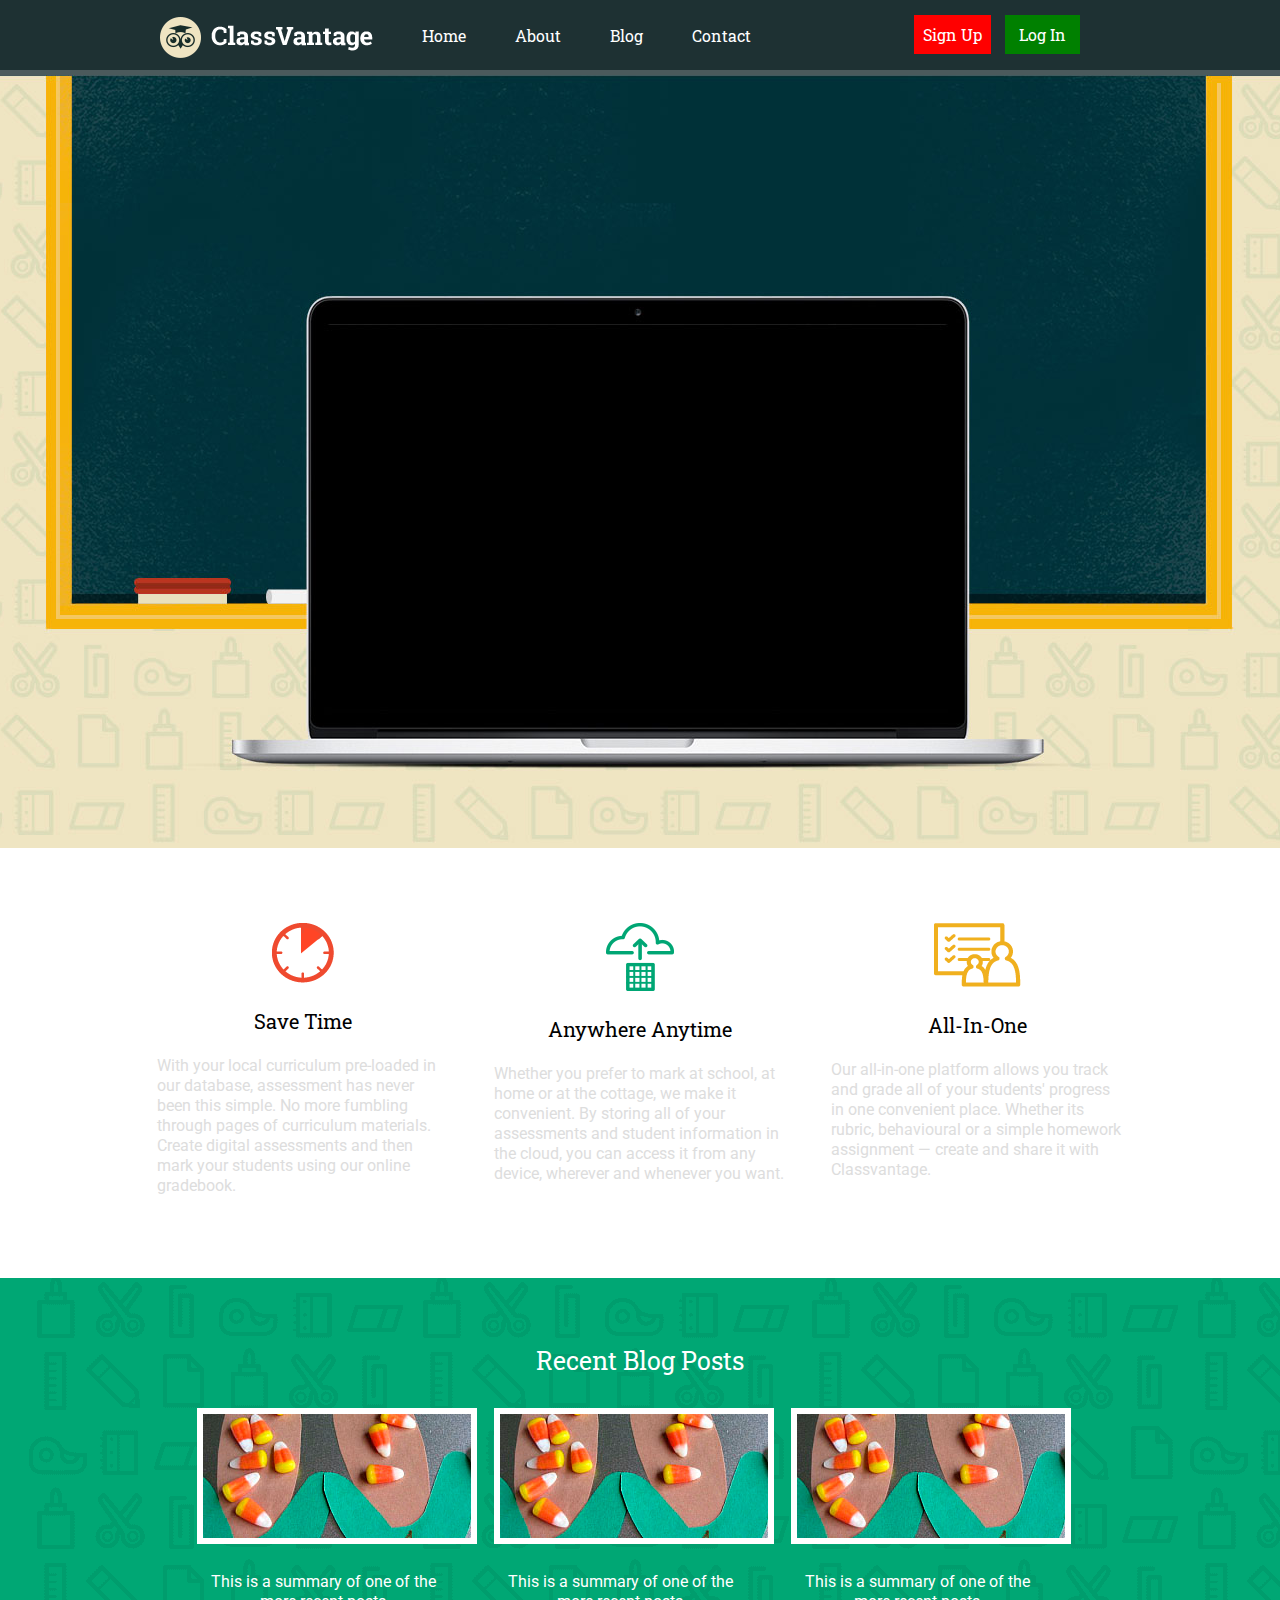
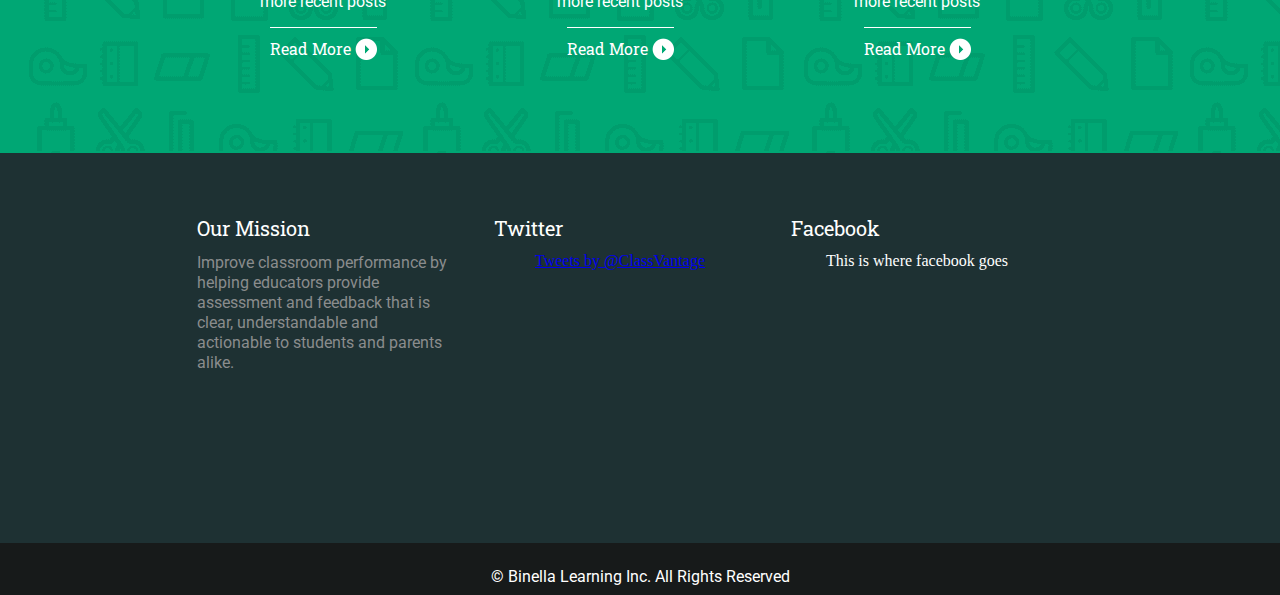
==== index.html @ 77955a32 "Initial commit" ====
<!DOCTYPE HTML>
<html lang="en-US">
<head>
	<title>Marketing Site</title>
	<!-- Define our viewport and disable user zooming -->
	<meta name="viewport" content="width=device-width, initial-scale=1.0, user-scalable=no">
	<!-- We are using two stylesheets to keep things clear -->
	<link rel="stylesheet" href="style.css">
	<link rel="stylesheet" href="stylemq.css">
	<!-- Google Font -->
	<link href='http://fonts.googleapis.com/css?family=Roboto+Slab:400,700|Roboto:400,300italic,300,100italic,400italic,500,500italic,700,700italic,900,900italic' rel='stylesheet' type='text/css'>
	<!-- This is the twitter widget JavaScript -->
	<script>!function(d,s,id){var js,fjs=d.getElementsByTagName(s)[0],p=/^http:/.test(d.location)?'http':'https';if(!d.getElementById(id)){js=d.createElement(s);js.id=id;js.src=p+"://platform.twitter.com/widgets.js";fjs.parentNode.insertBefore(js,fjs);}}(document,"script","twitter-wjs");</script>

</head>
	<body>
		
		<div class="wrapper">
		
		<div class="header clearfix">
			<div class="bothmenus">
			<div class="nav">
			<ul>
				<li><img src="images/logo.png"></li>
				<li><a href="#home">Home</a></li>
				<li><a href="about/">About</a></li>
				<li><a href="blog/">Blog</a></li>
				<li><a href="#contact">Contact</a></li>
			</ul>
			</div>
			<div class="buttonnav">
			<ul>
			<li class="signup"><a href="#signupbotton">Sign Up</a></li>
			<li class="login"><a href="#loginbotton">Log In</a></li>
			</ul>
			</div>
		</div>
		</div>


			<!-- ============= TOP IMAGE SECTION ============= -->

			<div class="topimage" id="">

			</div>

			<!-- /#topp image -->

			<!-- ============= BENEFITS SECTION ============= -->

			<ul class="benefits clearfix">
					<li class="savetime benny">
						<img src="images/savetime.png" alt="save time">
						<h2>Save Time</h2>
						<p class="desc">With your local curriculum pre-loaded in our database, assessment has never been this simple. No more fumbling through pages of curriculum materials. Create digital assessments and then mark your students using our online gradebook.</p>
					</li>
					<li class="anywhere benny">
						<img src="images/anywhere.png" alt="Anywhere, Anytime">
						<h2>Anywhere Anytime</h2>
						<p class="desc">Whether you prefer to mark at school, at home or at the cottage, we make it convenient. By storing all of your assessments and student information in the cloud, you can access it from any device, wherever and whenever you want.</p>
					</li>

					<li class="communication benny lastone">
						<img src="images/communication.png" alt="All in One">
						<h2>All-In-One</h2>
						<p class="desc">Our all-in-one platform allows you track and grade all of your students' progress in one convenient place. Whether its rubric, behavioural or a simple homework assignment — create and share it with Classvantage. 
						</p>
					</li>
			</ul><!--/benefits -->

			<!-- ============= BLOG SECTION ============= -->
			
			<div class="blog clearfix" id="blog">
				<h2>Recent Blog Posts</h2>
				<div class="recentpost">
					<img src="images/blogimage.jpg" class="tempimage">
					<h4 class="summary">This is a summary of one of the more recent posts</h4>
					</li>
					<div class="readmore"> 
						<h4>Read More</h4>
						<img src="images/morearrow.png">
					</div>
				</div>	

				<div class="recentpost secondlastone">
					<img src="images/blogimage.jpg" class="tempimage">
					<h4 class="summary">This is a summary of one of the more recent posts</h4>
					<div class="readmore">
						<h4>Read More</h4>
						<img src="images/morearrow.png">
					</div>
				</div>

					<div class="recentpost lastone">
					<img src="images/blogimage.jpg" class="tempimage">
					<h4 class="summary">This is a summary of one of the more recent posts</h4>
					<div class="readmore">
						<h4>Read More</h4>
						<img src="images/morearrow.png">
					</div>
				</div>				
		

			</div><!-- /#blog

			<! ============= FOOTER SECTION ============= -->

			<ul class="footer clearfix" id="footer">
				
				<li class="mission footerdiv">
				<h2 class="missionheader">Our Mission</h2>
				<p>Improve classroom performance by helping educators provide assessment and feedback that is clear, understandable and actionable to students and parents alike. </p>
				</li>

				<li class="twitter footerdiv">	
				<h2>Twitter</h2>
				<a class="twitter-timeline" href="https://twitter.com/ClassVantage" data-widget-id="398144722595618817" data-tweet-limit="1" data-chrome="transparent">Tweets by @ClassVantage</a>
				</li>

				<li class="facebook footerdiv lastone">
				<h2>Facebook</h2>
					This is where facebook goes
				</li>

			</ul> <!--/footer -->

			
			<!-- ============= LEGAL SECTION ============= -->
			<div class="legal clearfix" id="legal">
				<p class="legal">&copy; Binella Learning Inc. All Rights Reserved</p>
			</div><!--/legal -->


		</div> <!-- closing the wrapper -->
	</body>
</html>
---- style.css ----
@import url(reset.css);

/* Clearfix */
.clearfix:after {
     visibility: hidden;
     display: block;
     font-size: 0;
     content: " ";
     clear: both;
     height: 0;
     }
.clearfix { display: inline-block; }
* html .clearfix { height: 1%; }
.clearfix { display: block; }

/* Border box everything */
* { -moz-box-sizing: border-box; -webkit-box-sizing: border-box; box-sizing: border-box; }

/* 
	Hacker you red: #d12026
*/ 

/* =============================================================================
   								Page Defaults and Setup 
   ========================================================================== */

/*<!-- ============= HEADER SECTION ============= -->*/

.header {
  background-color: rgb(30,49,51);
  border-bottom: 5px solid rgb(75,90,92);
  height: 75px;
  font-family: 'Roboto Slab', serif;
}

.bothmenus {
  margin: 0 auto;
  text-align: center;
  width: 960px;
}

.nav {
  text-align: center;
  float: left;
}

.nav img {
  vertical-align: middle;
}

.nav ul li {
  display: inline-block;
  vertical-align: middle;
  padding-right: 45px;
  line-height: 71px;
}

.nav li a {
        color:white;
        font-size:16px;
        text-decoration: none;
        padding-bottom: 5px;
      }

.nav li a:hover {
          border-top: 8px solid green;
          padding-top: 14px;
          color:white;
        }

.buttonnav {
  text-align: right;
  margin-right: 30px;

}

.buttonnav ul li {
  display: inline-block;
  padding-top: 25px;
  padding-right: 10px;
}

.buttonnav li a {
        color:white;
        font-size:16px;
        text-decoration: none;
      }

.signup a {
  vertical-align: right;
  border: 4px solid red;
  padding: 5px; 
  background-color: red;
  vertical-align: middle;
}

.login a {
  vertical-align: right;
  border: 4px solid green;
  padding: 5px 10px; 
  background-color: green;
  vertical-align: middle;
}

/*<!-- ============= TOP IMAGE SECTION ============= -->*/

.topimage {
  height: 773px;
  background: url(images/hometopimage.jpeg) center top no-repeat;
  background-size: 2600px 773px;
}

/*<!-- ============= BENEFITS SECTION ============= -->*/

.benefits {
  height: 430px;
  margin: 0 auto;
  text-align: center;
}

.benefits li {
  width: 333px;
  padding-right: 40px;
  padding-top: 75px;
  text-align: center;
  vertical-align: top;
  font-family: 'Roboto', sans-serif;
  display: inline-block;
}

.benefits li.lastone {
  padding-right: 0;
  width: 293px;
}

.benny h2 {
  text-align: center;
  font-family: 'Roboto Slab', serif; color: rgb (57,72,74);
  font-size: 20px;
  margin: 25px 0px 25px 0px;
}

.desc {
  text-align: left; 
  font-size: 16px;
  line-height: 20px;
  font-family: 'Roboto', sans-serif; color: rgb(221,221,221);
}



/*<!-- ============= BLOG SECTION ============= -->*/

.blog {
  background-image: url(images/homeblogbackground.gif);
  height: 475px;
  text-align: center; 
  margin: 0 auto;
}

.blog h2 {
  text-align: center;
  vertical-align: top;
  font-family: 'Roboto Slab', serif; color: white;
  font-size: 25px;
  padding-top: 70px;
  padding-bottom: 35px;
}

.recentpost {
  width: 293px;
  padding-right: 40px;
  font-family: 'Roboto', sans-serif; color: white;
  text-align: center;
  display: inline-block;
}

.tempimage {
  border: 6px solid white;
}

.summary {
  padding-top: 25px;
  text-align: center;
  padding-bottom: 15px;
  line-height: 20px;
}

.readmore {
  border-top:1px solid #fff;
  font-family: 'Roboto Slab', serif;
  display: inline-block;
}

.readmore h4 {
  display: inline-block; 
  vertical-align: middle;
  padding-top: 10px;
}

.readmore img {
  display: inline-block; 
  vertical-align: middle;
  padding-top: 10px;
}

.recentpost .lastone {
  padding-right: 0px;
}

/*<!-- ============= FOOTER SECTION ============= -->*/


.footer {
  background-color: rgb(30,49,51);
  height: 390px;
  text-align: center;
  margin: 0 auto;
}

.footerdiv {
  width: 293px;
  padding-right: 40px;
  font-family: 'Roboto', sans-serif 20px; color: white;
  display: inline-block;
  vertical-align: top;
  padding-top: 65px;
}

.footerdiv h2 {
  padding-bottom: 15px;
  text-align: left;
  font-family: 'Roboto Slab', serif; color: white;
  font-size: 20px;
}

.mission p {
  text-align: left;
  line-height: 20px; 
  font-size: 16px;
  font-family: 'Roboto', sans-serif; color: rgb(138,140,141);
}

.footerdiv .lastone {
  padding-right: 0px;
}

/*<!-- ============= LEGAL SECTION ============= -->*/

.legal {
  background-color: rgb(23,26,26);
  font-family: 'Roboto', sans-serif 20px; color: white;
}

.legal {
  text-align: center;
  margin: 0;
  padding-top: 1%; 
  font-family: 'Roboto', sans-serif; color: white;
}

.legal p {
  font-size: 16px;
  padding-bottom: 10px;
}



/*<!-- ============= START OF ABOUT US CSS ============= -->*/
/*<!-- ============= START OF ABOUT US CSS ============= -->*/

.companydesc {
  font-family: 'Roboto', sans-serif; color: rgb (130,130,130);
  font-style: italic;
  font-size: 18px;
  line-height: 20px;
  margin: 0 auto;
  width: 60%;
  padding-top: 200px;
  padding-bottom: 30px;
}

.bios {
  margin: 0 auto;
  text-align: center;
  height: 500px;
}

.fullbio {
  width: 293px;
  padding-right: 40px;
  padding-top: 30px;
  display: inline-block;
  text-align: center;
  vertical-align: top;
}

.fullbio h3 {
  font-family:'Roboto Slab', serif; color: rgb(77,89,91);
  padding: 12px 0px 12px 0px;
}

.fullbio h4 {
  font-family: 'Roboto', sans-serif; color: rgb(221,221,221);
  padding-bottom: 20px;
  border-bottom: 2px solid rgb(216, 216, 216);
  vertical-align: bottom;
}

.personalbio {
  text-align: left;
  font-family: 'Roboto', sans-serif; color: rgb(105,105,105);
  font-size: 14px;
  padding-top: 20px;
  line-height: 20px;
}
/*
.bios .lastone {
  padding-right: 0px;
}*/
---- stylemq.css ----
@media (max-width: 1200px) {
	.topimage {
	  height: 618px;
	  background-size: 2080px 618px;
	}
}

@media (max-width: 960px) {
	.topimage {
	  height: 495px;
	  background-size: 1664px 495px;
	}
}

@media (max-width: 768px) {
	.topimage {
	  height: 396px;
	  background-size: 1331px 396px;
	}
}

@media (max-width: 614px) {
	.topimage {
	  height: 317px;
	  background-size: 1065px 317px;
	}
}

@media (max-width: 491px) {
	.topimage {
	  height: 254px;
	  background-size: 852px 254px;
	}
}

@media (max-width: 392px) {
	.topimage {
	  height: 203px;
	  background-size: 682px 203px;
	}
}

@media (min-width: 887px) {
	.benefits .lastone {
  		margin-right: 0px;
	}
}

@media (max-width: 940px) {
	.buttonnav {
		text-align: center;
	}
}

@media (max-width: 886px) {
	
	.benefits {
		height: auto;
		text-align: center;
		margin: 0 auto;
	}

	.benefits li {
		width: 90%;
		padding-top: 20px;
		padding-left: 40px;
	}	

	.desc {
		text-align: center;
	}

	.benefits .lastone {
		padding-bottom: 20px;
	}

	.blog .lastone {
		display: none;
	}

	.mission {
		display: none;
	}

	.companydesc {
		width: 90%;
		text-align: center;
	}

	.bios {
		height: auto;
	}

	.fullbio {
		width: 80%;
		padding: 20px;
	}
}

/* Landscape phone to portrait tablet */
@media (max-width: 767px) {

@media (max-width: 589px) {
	.benefits li {
		width: 100%;
	}

	.blog .secondlastone {
		display: none;
	}

	.twitter {
		display: none;
	}

	.fullbio {
		width: 100%;
		padding: 25px;
	}
}

/* Landscape phones and down */
@media (max-width: 480px) {

	.blog .secondlastone {
		display: none;
	}

	.twitter {
		display: none;
	}
}
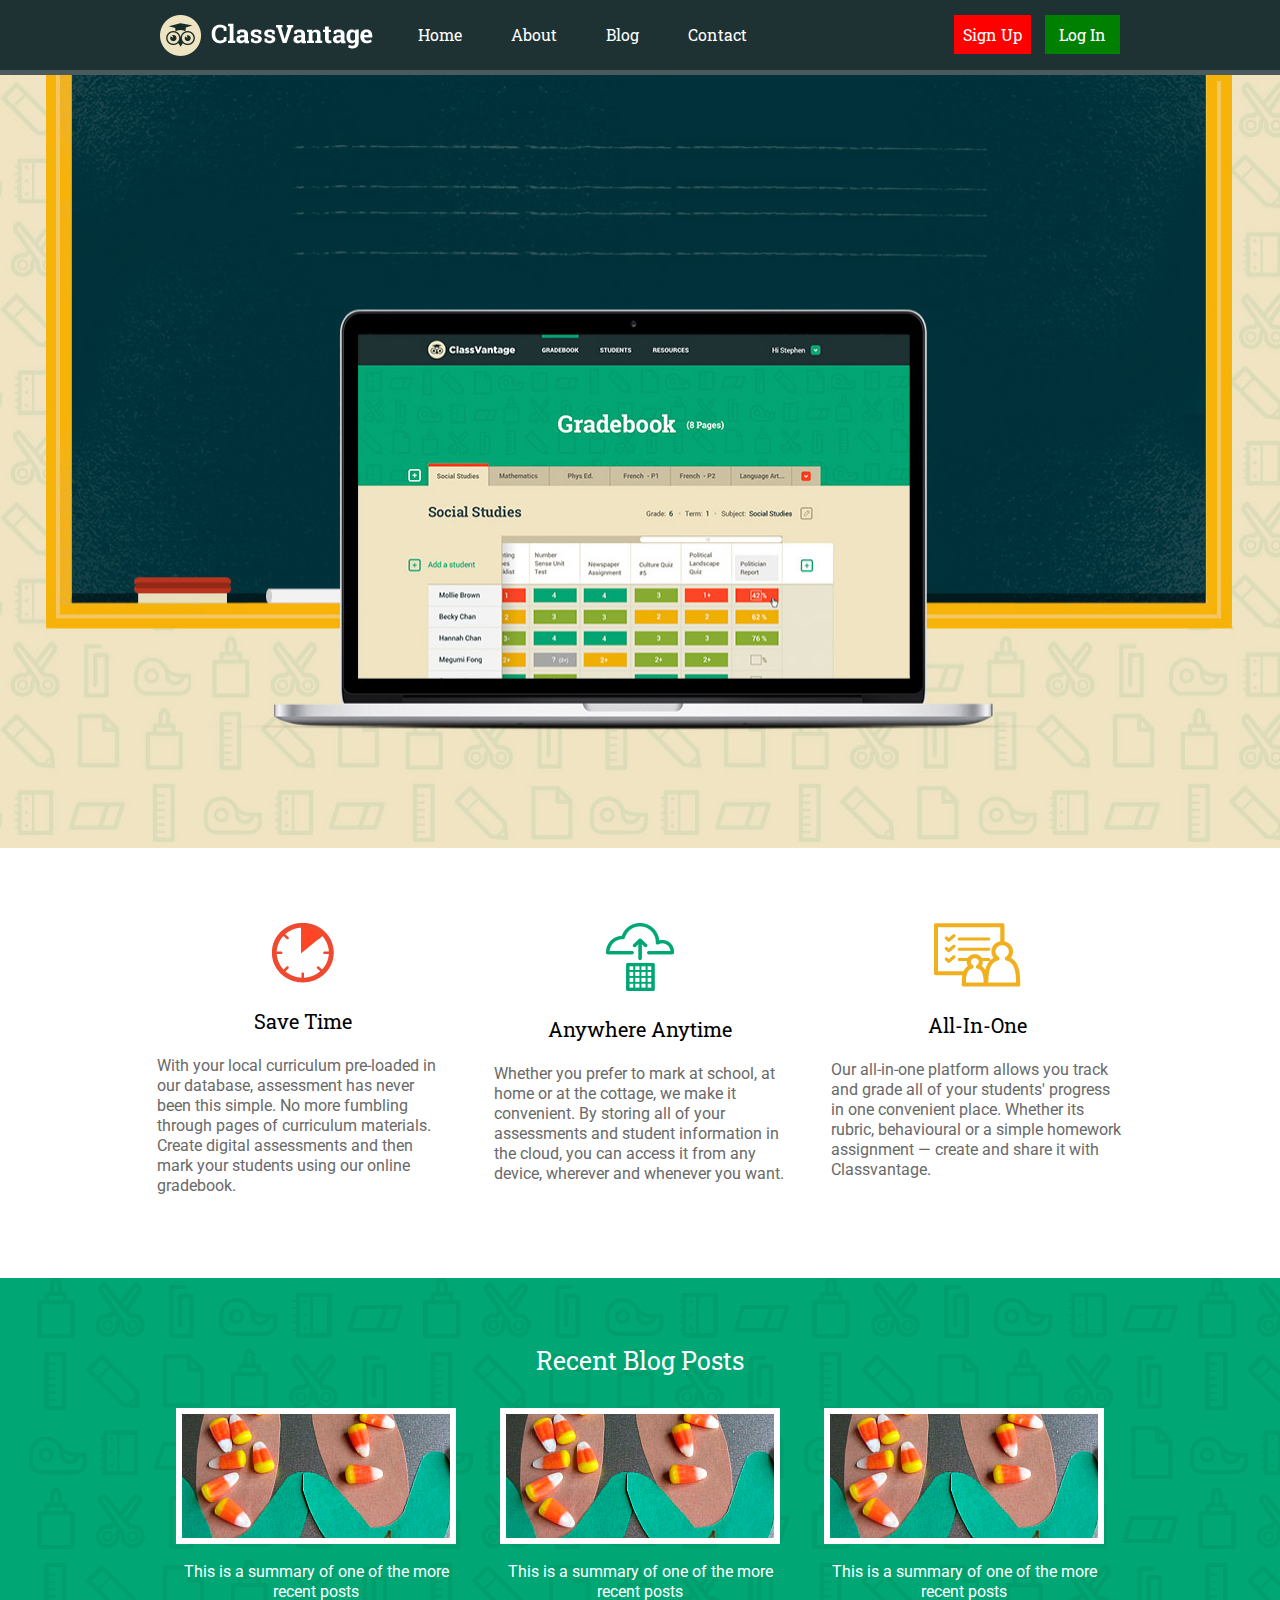
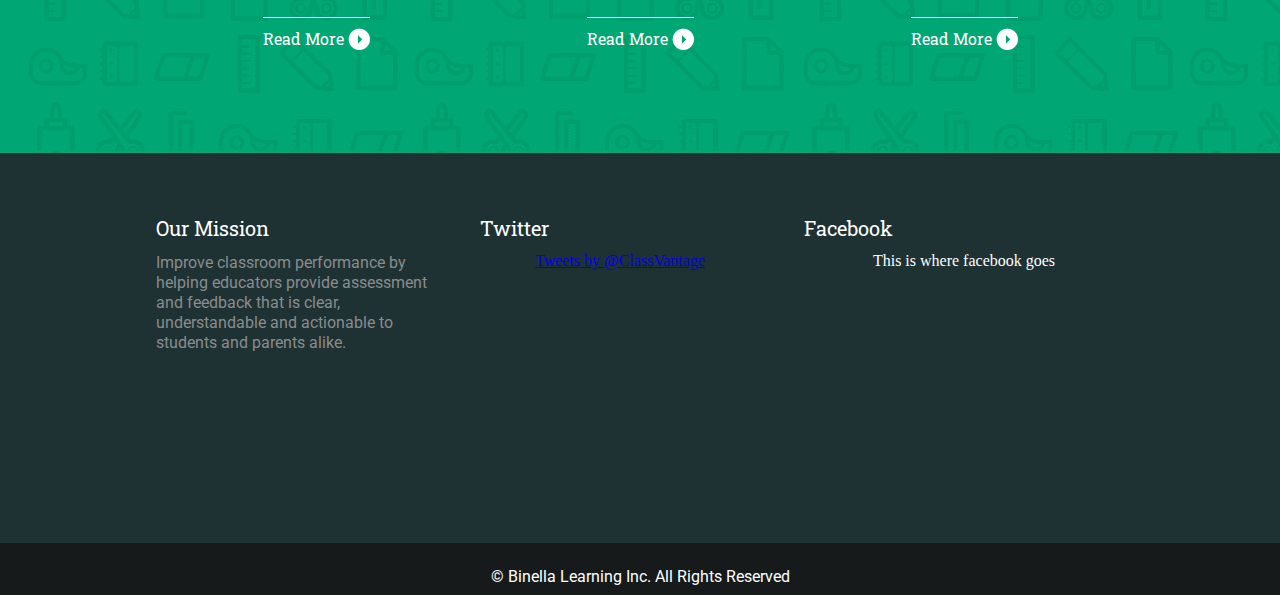
==== commit c9e76cce: "Responsive navigation" ====
--- a/index.html
+++ b/index.html
@@ -17,24 +17,25 @@
 		
 		<div class="wrapper">
 		
-		<div class="header clearfix">
+		<div class="header">
 			<div class="bothmenus">
-			<div class="nav">
-			<ul>
-				<li><img src="images/logo.png"></li>
-				<li><a href="#home">Home</a></li>
-				<li><a href="about/">About</a></li>
-				<li><a href="blog/">Blog</a></li>
-				<li><a href="#contact">Contact</a></li>
-			</ul>
+				<img src="images/logo.png" class="logo">
+				<div class="nav">
+					<ul>
+						<li><a href="#home">Home</a></li>
+						<li><a href="about/">About</a></li>
+						<li><a href="blog/">Blog</a></li>
+						<li><a href="#contact">Contact</a></li>
+					</ul>
+				</div>
+				<div class="buttonnav">
+					<ul>
+						<li class="signup"><a href="#signupbotton">Sign Up</a></li>
+						<li class="login"><a href="#loginbotton">Log In</a></li>
+					</ul>
+				</div>
+				<a href="#" class="mobile-button"><img src="images/menubtn_mobile.gif"/></a>
 			</div>
-			<div class="buttonnav">
-			<ul>
-			<li class="signup"><a href="#signupbotton">Sign Up</a></li>
-			<li class="login"><a href="#loginbotton">Log In</a></li>
-			</ul>
-			</div>
-		</div>
 		</div>
 
 
@@ -132,5 +133,8 @@
 
 
 		</div> <!-- closing the wrapper -->
+
+		<script src="http://code.jquery.com/jquery-1.10.2.min.js"></script>
+		<script src="header.js"></script>
 	</body>
 </html>
--- a/style.css
+++ b/style.css
@@ -16,13 +16,18 @@
 /* Border box everything */
 * { -moz-box-sizing: border-box; -webkit-box-sizing: border-box; box-sizing: border-box; }
 
-/* 
-	Hacker you red: #d12026
-*/ 
 
 /* =============================================================================
    								Page Defaults and Setup 
    ========================================================================== */
+
+/*<!-- ============= TOP IMAGE SECTION ============= -->*/
+
+.topimage {
+  height: 773px;
+  background: url(images/hometopimage.jpg) center top no-repeat;
+  background-size: 2600px 773px;
+}
 
 /*<!-- ============= HEADER SECTION ============= -->*/
 
@@ -30,6 +35,7 @@
   background-color: rgb(30,49,51);
   border-bottom: 5px solid rgb(75,90,92);
   height: 75px;
+  padding-bottom: 5px;
   font-family: 'Roboto Slab', serif;
 }
 
@@ -37,6 +43,12 @@
   margin: 0 auto;
   text-align: center;
   width: 960px;
+  height: 70px;
+}
+
+.bothmenus .logo {
+  float: left;
+  margin: 15px 45px 0 0;
 }
 
 .nav {
@@ -44,22 +56,17 @@
   float: left;
 }
 
-.nav img {
-  vertical-align: middle;
-}
-
 .nav ul li {
   display: inline-block;
   vertical-align: middle;
   padding-right: 45px;
-  line-height: 71px;
+  line-height: 70px;
 }
 
 .nav li a {
         color:white;
         font-size:16px;
         text-decoration: none;
-        padding-bottom: 5px;
       }
 
 .nav li a:hover {
@@ -70,14 +77,16 @@
 
 .buttonnav {
   text-align: right;
-  margin-right: 30px;
-
 }
 
 .buttonnav ul li {
   display: inline-block;
   padding-top: 25px;
   padding-right: 10px;
+}
+
+.buttonnav ul li:last-child {
+  padding-right: 0;
 }
 
 .buttonnav li a {
@@ -102,13 +111,9 @@
   vertical-align: middle;
 }
 
-/*<!-- ============= TOP IMAGE SECTION ============= -->*/
-
-.topimage {
-  height: 773px;
-  background: url(images/hometopimage.jpeg) center top no-repeat;
-  background-size: 2600px 773px;
-}
+.mobile-button { display: none; }
+
+.mobile-button img { display: block; }
 
 /*<!-- ============= BENEFITS SECTION ============= -->*/
 
@@ -144,7 +149,7 @@
   text-align: left; 
   font-size: 16px;
   line-height: 20px;
-  font-family: 'Roboto', sans-serif; color: rgb(221,221,221);
+  font-family: 'Roboto', sans-serif; color: rgb(105,105,105);
 }
 
 
@@ -168,8 +173,7 @@
 }
 
 .recentpost {
-  width: 293px;
-  padding-right: 40px;
+  width: 320px;
   font-family: 'Roboto', sans-serif; color: white;
   text-align: center;
   display: inline-block;
@@ -184,6 +188,7 @@
   text-align: center;
   padding-bottom: 15px;
   line-height: 20px;
+  padding: 15px 5px 15px 5px;
 }
 
 .readmore {
@@ -204,7 +209,7 @@
   padding-top: 10px;
 }
 
-.recentpost .lastone {
+.blog .lastone {
   padding-right: 0px;
 }
 
@@ -219,7 +224,7 @@
 }
 
 .footerdiv {
-  width: 293px;
+  width: 320px;
   padding-right: 40px;
   font-family: 'Roboto', sans-serif 20px; color: white;
   display: inline-block;
@@ -241,7 +246,7 @@
   font-family: 'Roboto', sans-serif; color: rgb(138,140,141);
 }
 
-.footerdiv .lastone {
+.footer .lastone {
   padding-right: 0px;
 }
 
@@ -269,21 +274,27 @@
 /*<!-- ============= START OF ABOUT US CSS ============= -->*/
 /*<!-- ============= START OF ABOUT US CSS ============= -->*/
 
+.aboutustopimage {
+  height: 526px;
+  background: url(images/aboutustopimage.jpg) center top no-repeat;
+  background-size: 2600px 526px;
+}
+
 .companydesc {
-  font-family: 'Roboto', sans-serif; color: rgb (130,130,130);
+  font-family: 'Roboto', sans-serif; color: rgb(105,105,105);
   font-style: italic;
   font-size: 18px;
   line-height: 20px;
   margin: 0 auto;
   width: 60%;
-  padding-top: 200px;
+  padding-top: 20px;
   padding-bottom: 30px;
 }
 
 .bios {
   margin: 0 auto;
   text-align: center;
-  height: 500px;
+  height: 540px;
 }
 
 .fullbio {
--- a/stylemq.css
+++ b/stylemq.css
@@ -40,19 +40,62 @@
 	}
 }
 
-@media (min-width: 887px) {
-	.benefits .lastone {
-  		margin-right: 0px;
+/** START: Main nav **/
+
+@media (max-width: 979px) {
+	.bothmenus { 
+		width: 100%;
 	}
 }
 
-@media (max-width: 940px) {
-	.buttonnav {
-		text-align: center;
+@media (max-width: 818px) {
+	.bothmenus .nav ul { 
+		position: absolute;
+		top: 0px;
+		left: 0;
+		width: 100%;
+		height: 0;
+		overflow: hidden;
+	}
+
+	/*.header {
+		height: 359px;
+		padding-top: 284px;
+	}*/
+
+	.nav ul li {
+	  display: block;
+	  padding: 0;
+	  margin-bottom: 1px;
+	  background: whiteSmoke;
+	}
+
+	.nav li a {
+	    color: black;
+	    font-size:16px;
+	    text-decoration: none;
+	    display: block;
+	}
+
+	.nav li a:hover {
+	          border-top: none;
+	          padding-top: 0;
+	          color: black;
+	          background: orange;
+    }
+
+	.buttonnav { display: none; }
+
+	.mobile-button { 
+		display: block;
+		float: right; 
+		margin: 27px 20px 0 0;
 	}
 }
 
-@media (max-width: 886px) {
+/** END: Main nav **/
+
+@media (max-width: 966px) {
 	
 	.benefits {
 		height: auto;
@@ -65,6 +108,13 @@
 		padding-top: 20px;
 		padding-left: 40px;
 	}	
+
+	.benefits li.lastone {
+		width: 90%;
+		padding-top: 20px;
+		padding-left: 40px;
+		padding-right: 40px;
+	}
 
 	.desc {
 		text-align: center;
@@ -100,9 +150,9 @@
 /* Landscape phone to portrait tablet */
 @media (max-width: 767px) {
 
-@media (max-width: 589px) {
+@media (max-width: 643px) {
 	.benefits li {
-		width: 100%;
+		width: 90%;
 	}
 
 	.blog .secondlastone {
